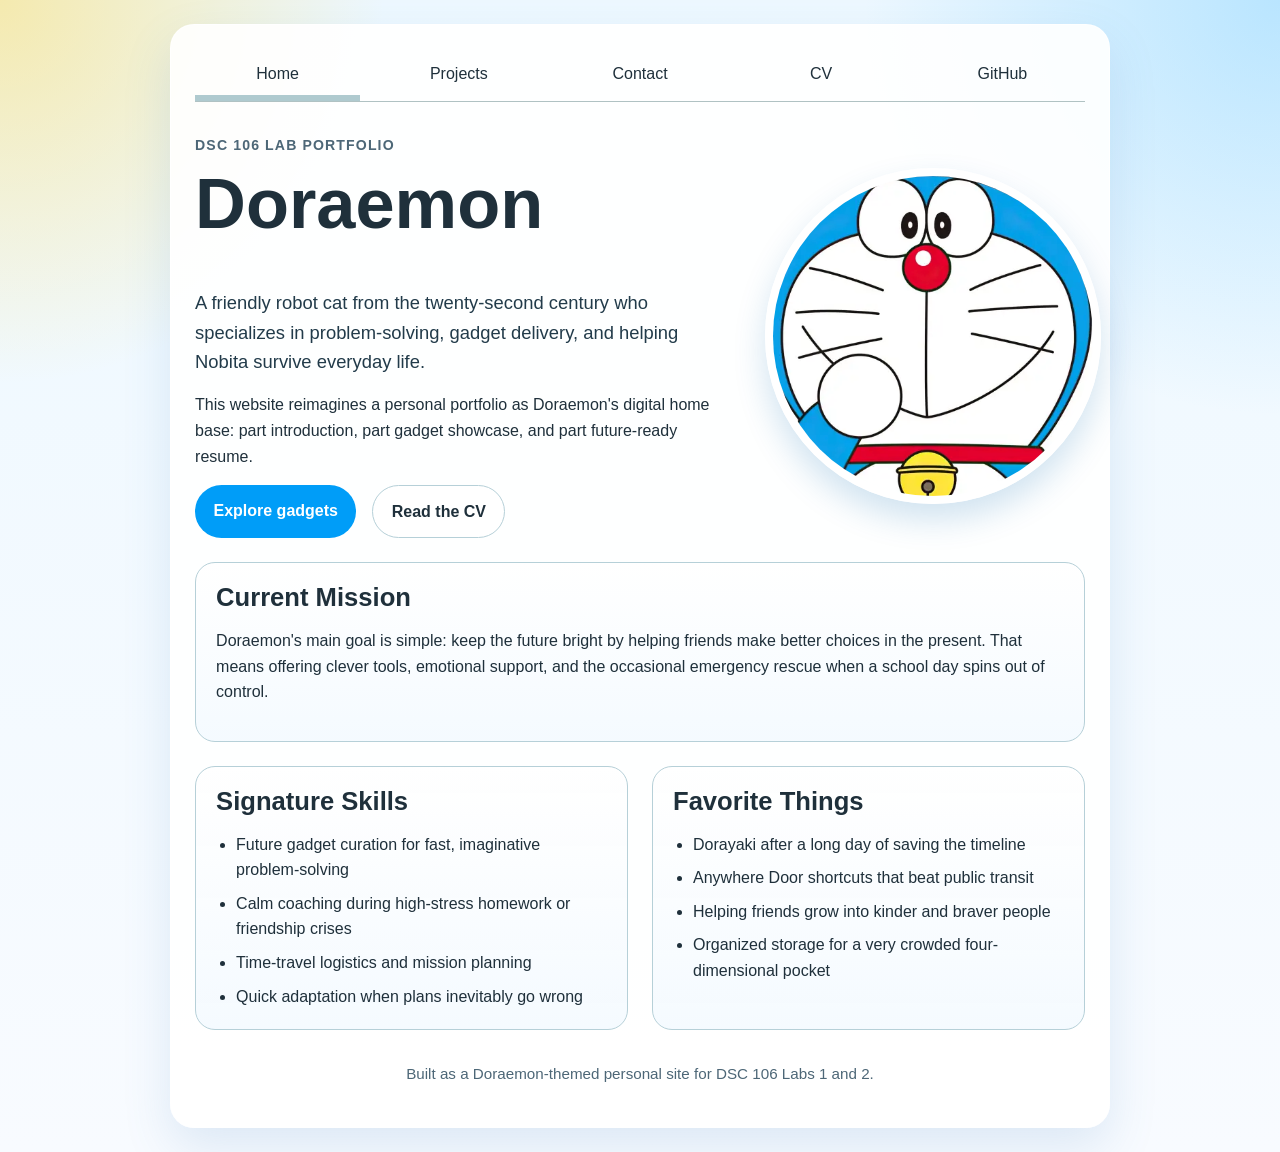
==== index.html @ 8540341f "initial commit" ====
<!DOCTYPE html>
<html lang="en">
  <head>
    <meta charset="UTF-8">
    <meta name="viewport" content="width=device-width, initial-scale=1.0">
    <title>Doraemon: Personal Site and Portfolio</title>
    <link rel="stylesheet" href="style.css">
  </head>
  <body>
    <nav aria-label="Primary">
      <ul>
        <li><a class="current" href="./">Home</a></li>
        <li><a href="projects/">Projects</a></li>
        <li><a href="contact/">Contact</a></li>
        <li><a href="cv/">CV</a></li>
        <li><a href="https://github.com/JingwenGu0829" target="_blank" rel="noreferrer">GitHub</a></li>
      </ul>
    </nav>

    <main>
      <section class="hero">
        <div class="hero-copy">
          <p class="eyebrow">DSC 106 Lab Portfolio</p>
          <h1>Doraemon</h1>
          <p class="lead">
            A friendly robot cat from the twenty-second century who specializes in
            problem-solving, gadget delivery, and helping Nobita survive everyday life.
          </p>
          <p>
            This website reimagines a personal portfolio as Doraemon's digital
            home base: part introduction, part gadget showcase, and part future-ready
            resume.
          </p>
          <div class="hero-actions">
            <a class="button-link" href="projects/">Explore gadgets</a>
            <a class="button-link secondary" href="cv/">Read the CV</a>
          </div>
        </div>

        <img
          class="hero-image"
          src="images/doraemon-head.png"
          alt="Illustration of Doraemon smiling and waving"
        >
      </section>

      <section class="panel">
        <h2>Current Mission</h2>
        <p>
          Doraemon's main goal is simple: keep the future bright by helping friends
          make better choices in the present. That means offering clever tools,
          emotional support, and the occasional emergency rescue when a school day
          spins out of control.
        </p>
      </section>

      <section class="info-grid">
        <section class="panel">
          <h2>Signature Skills</h2>
          <ul class="feature-list">
            <li>Future gadget curation for fast, imaginative problem-solving</li>
            <li>Calm coaching during high-stress homework or friendship crises</li>
            <li>Time-travel logistics and mission planning</li>
            <li>Quick adaptation when plans inevitably go wrong</li>
          </ul>
        </section>

        <section class="panel">
          <h2>Favorite Things</h2>
          <ul class="feature-list">
            <li>Dorayaki after a long day of saving the timeline</li>
            <li>Anywhere Door shortcuts that beat public transit</li>
            <li>Helping friends grow into kinder and braver people</li>
            <li>Organized storage for a very crowded four-dimensional pocket</li>
          </ul>
        </section>
      </section>
    </main>

    <footer>
      <p>Built as a Doraemon-themed personal site for DSC 106 Labs 1 and 2.</p>
    </footer>
  </body>
</html>
---- style.css ----
:root {
  --color-accent: oklch(66% 0.19 239);
  --color-accent-soft: oklch(from var(--color-accent) 95% 0.03 h);
  --color-panel: rgb(255 255 255 / 0.9);
  --color-border: oklch(84% 0.03 220);
  --color-text: oklch(30% 0.03 235);
  --color-muted: oklch(50% 0.04 235);
  --color-shadow: rgb(66 129 190 / 0.15);
}

html {
  accent-color: var(--color-accent);
  background:
    radial-gradient(circle at top left, rgb(255 214 64 / 0.42), transparent 24rem),
    radial-gradient(circle at top right, rgb(89 194 255 / 0.35), transparent 26rem),
    linear-gradient(180deg, rgb(237 248 255), rgb(248 251 255));
}

body {
  margin: 1.5rem auto;
  max-width: 100ch;
  padding: 1.5rem;
  font: 100%/1.6 "Avenir Next", "Trebuchet MS", "Segoe UI", sans-serif;
  color: var(--color-text);
  background: var(--color-panel);
  border: 1px solid rgb(255 255 255 / 0.8);
  border-radius: 1.5rem;
  box-shadow: 0 1.25rem 3rem var(--color-shadow);
}

main {
  display: grid;
  gap: 1.5rem;
}

h1,
h2,
h3,
h4,
h5,
h6 {
  margin-block: 0 0.65em;
  font-family: "Arial Rounded MT Bold", "Trebuchet MS", "Avenir Next", sans-serif;
  line-height: 1.1;
  text-wrap: balance;
}

h1 {
  font-size: clamp(2.8rem, 7vw, 4.4rem);
}

h2 {
  font-size: 1.6rem;
}

h3 {
  font-size: 1.15rem;
}

p {
  margin-block: 0 1rem;
}

a {
  color: inherit;
}

img {
  display: block;
  max-width: 100%;
}

nav {
  margin-bottom: 2rem;
  border-bottom: 1px solid oklch(80% 0.02 200);
}

nav ul,
nav li {
  display: contents;
}

nav a {
  flex: 1;
  text-align: center;
  text-decoration: none;
  padding: 0.75em 0.5em 0.55em;
  border-bottom: 0.4em solid transparent;
  transition:
    background-color 160ms ease,
    border-color 160ms ease,
    color 160ms ease;
}

nav a.current {
  border-bottom-color: oklch(82% 0.03 210);
}

nav a:hover {
  border-bottom-color: var(--color-accent);
  background-color: var(--color-accent-soft);
}

nav,
.hero-actions,
.contact-layout,
.resume-columns {
  display: flex;
  gap: 1rem;
}

.hero {
  display: grid;
  grid-template-columns: minmax(0, 1.5fr) minmax(14rem, 20rem);
  gap: 2rem;
  align-items: center;
}

.hero-copy > :last-child {
  margin-bottom: 0;
}

.hero-image,
.resume-image {
  aspect-ratio: 1;
  object-fit: cover;
  border-radius: 50%;
  border: 0.55rem solid white;
  box-shadow: 0 1rem 2rem rgb(0 102 173 / 0.18);
  background: linear-gradient(180deg, rgb(255 255 255), rgb(219 242 255));
}

.resume-header {
  display: grid;
  grid-template-columns: minmax(0, 1.8fr) 10rem;
  gap: 1.5rem;
  align-items: center;
}

.page-header {
  padding-block: 0.25rem;
}

.eyebrow {
  margin-bottom: 0.5rem;
  font-size: 0.88rem;
  font-weight: 700;
  letter-spacing: 0.08em;
  text-transform: uppercase;
  color: var(--color-muted);
}

.lead {
  font-size: 1.15rem;
  color: oklch(34% 0.04 235);
}

.button-link {
  display: inline-block;
  padding: 0.8rem 1.15rem;
  border-radius: 999px;
  font-weight: 700;
  text-decoration: none;
  background: var(--color-accent);
  color: white;
}

.button-link.secondary {
  background: white;
  color: var(--color-text);
  border: 1px solid var(--color-border);
}

.panel {
  padding: 1.25rem;
  background:
    linear-gradient(180deg, rgb(255 255 255 / 0.94), rgb(244 250 255 / 0.92));
  border: 1px solid var(--color-border);
  border-radius: 1.25rem;
}

.info-grid,
.resume-columns {
  display: grid;
  grid-template-columns: repeat(2, minmax(0, 1fr));
  gap: 1.5rem;
}

.feature-list {
  margin: 0;
  padding-left: 1.25rem;
}

.feature-list li + li {
  margin-top: 0.5rem;
}

input,
textarea,
button {
  font: inherit;
}

form {
  display: grid;
  grid-template-columns: auto 1fr;
  gap: 1rem;
}

label {
  grid-column: 1 / -1;
  display: grid;
  grid-template-columns: 8rem 1fr;
  gap: 1rem;
  align-items: start;
}

label > span {
  padding-top: 0.7rem;
  font-weight: 700;
}

input,
textarea {
  width: 100%;
  box-sizing: border-box;
  padding: 0.7rem 0.8rem;
  border: 1px solid var(--color-border);
  border-radius: 0.85rem;
  background: white;
}

textarea {
  min-height: 10rem;
  resize: vertical;
}

button {
  grid-column: 1 / -1;
  justify-self: start;
  padding: 0.85rem 1.2rem;
  border: 0;
  border-radius: 999px;
  font-weight: 700;
  color: white;
  background: linear-gradient(135deg, var(--color-accent), oklch(60% 0.18 25));
  cursor: pointer;
}

.contact-layout {
  align-items: start;
}

.contact-layout > * {
  flex: 1;
}

.projects {
  display: grid;
  grid-template-columns: repeat(auto-fill, minmax(15em, 1fr));
  gap: 1.25rem;
}

.projects article {
  display: grid;
  grid-template-rows: auto auto 1fr;
  gap: 1rem;
  padding: 1rem;
  background:
    linear-gradient(180deg, rgb(255 255 255 / 0.96), rgb(244 250 255 / 0.9));
  border: 1px solid var(--color-border);
  border-radius: 1.1rem;
  box-shadow: 0 0.45rem 1.2rem rgb(65 120 180 / 0.08);
}

.projects h2 {
  margin: 0;
}

.projects img {
  width: 100%;
  border-radius: 0.9rem;
  aspect-ratio: 4 / 3;
  object-fit: cover;
}

.projects p {
  margin: 0;
}

.resume-item + .resume-item {
  margin-top: 1rem;
}

.resume-item header {
  display: flex;
  justify-content: space-between;
  align-items: start;
  gap: 1rem;
}

.resume-item header p,
.resume-item header h3 {
  margin: 0;
}

footer {
  margin-top: 2rem;
  color: var(--color-muted);
  text-align: center;
  font-size: 0.95rem;
}

@supports (grid-template-columns: subgrid) {
  form {
    grid-template-columns: auto 1fr;
  }

  label {
    grid-template-columns: subgrid;
  }
}

@supports (grid-template-rows: subgrid) {
  .projects article {
    grid-row: span 3;
    grid-template-rows: subgrid;
  }
}

@media (max-width: 720px) {
  body {
    margin: 0;
    padding: 1rem;
    border-radius: 0;
  }

  nav {
    display: grid;
  }

  .hero,
  .resume-header,
  .info-grid,
  .resume-columns,
  .contact-layout {
    grid-template-columns: 1fr;
    flex-direction: column;
  }

  .hero-image,
  .resume-image {
    max-width: 16rem;
    margin-inline: auto;
  }

  label {
    grid-template-columns: 1fr;
  }

  label > span {
    padding-top: 0;
  }

  .resume-item header {
    flex-direction: column;
  }
}
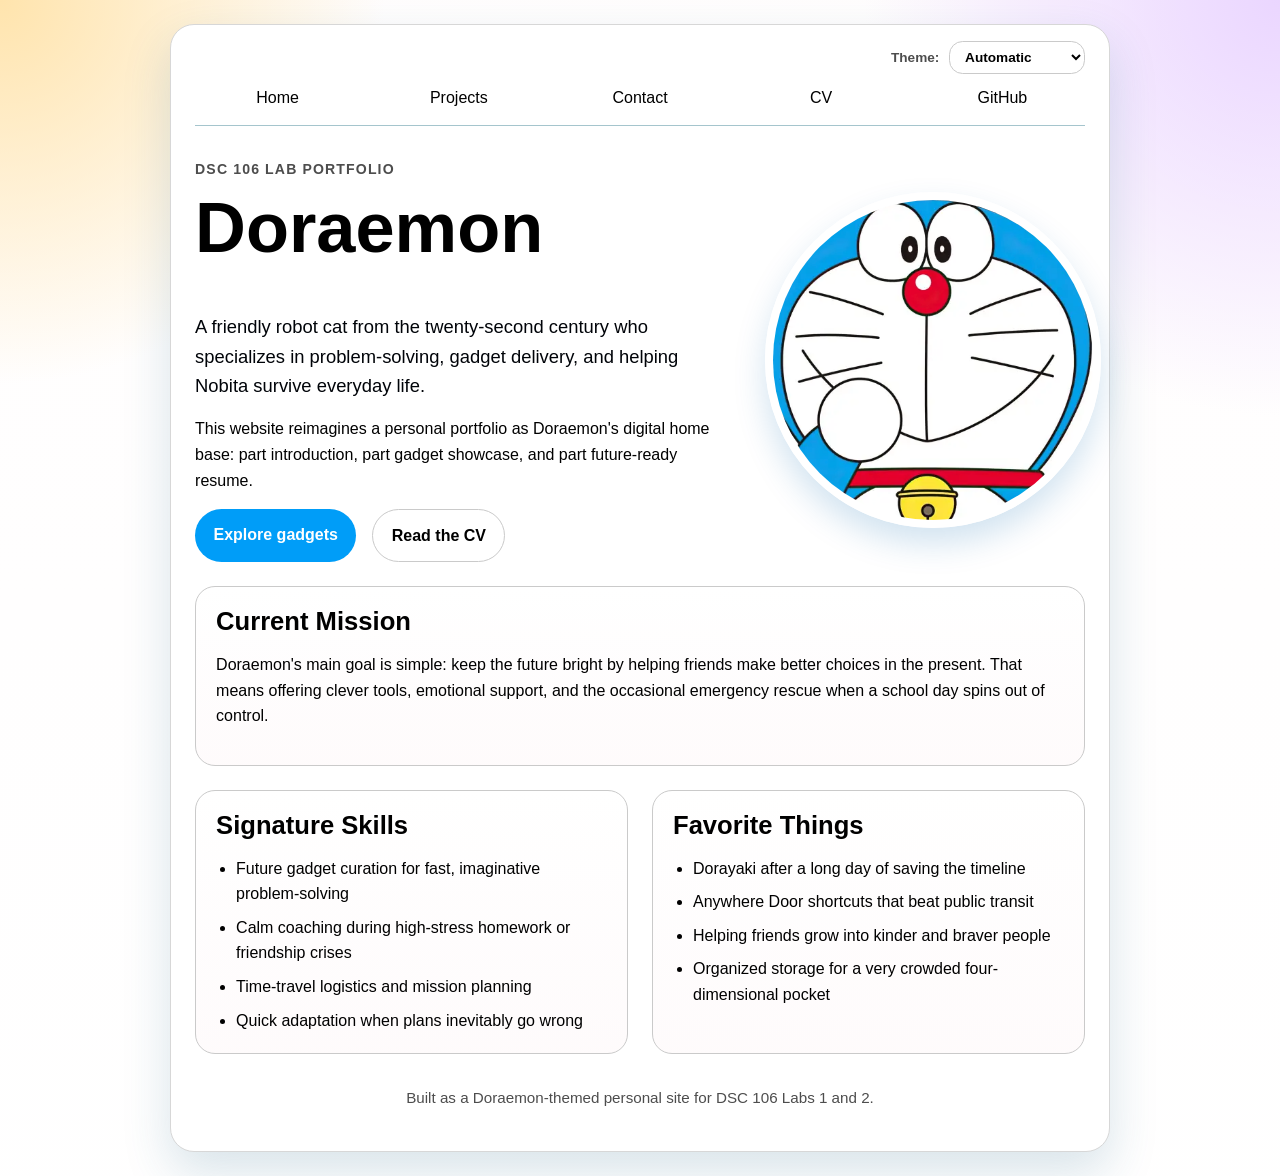
==== commit 4ba20847: "update for lab03" ====
--- a/index.html
+++ b/index.html
@@ -7,16 +7,6 @@
     <link rel="stylesheet" href="style.css">
   </head>
   <body>
-    <nav aria-label="Primary">
-      <ul>
-        <li><a class="current" href="./">Home</a></li>
-        <li><a href="projects/">Projects</a></li>
-        <li><a href="contact/">Contact</a></li>
-        <li><a href="cv/">CV</a></li>
-        <li><a href="https://github.com/JingwenGu0829" target="_blank" rel="noreferrer">GitHub</a></li>
-      </ul>
-    </nav>
-
     <main>
       <section class="hero">
         <div class="hero-copy">
@@ -80,5 +70,7 @@
     <footer>
       <p>Built as a Doraemon-themed personal site for DSC 106 Labs 1 and 2.</p>
     </footer>
+
+    <script src="global.js" type="module"></script>
   </body>
 </html>
--- a/style.css
+++ b/style.css
@@ -1,19 +1,32 @@
 :root {
   --color-accent: oklch(66% 0.19 239);
-  --color-accent-soft: oklch(from var(--color-accent) 95% 0.03 h);
-  --color-panel: rgb(255 255 255 / 0.9);
-  --color-border: oklch(84% 0.03 220);
-  --color-text: oklch(30% 0.03 235);
-  --color-muted: oklch(50% 0.04 235);
-  --color-shadow: rgb(66 129 190 / 0.15);
+  --color-accent-soft: color-mix(in oklch, var(--color-accent), canvas 85%);
+  --color-panel: color-mix(in oklch, canvas 92%, white 8%);
+  --color-border: color-mix(in oklch, canvastext 16%, canvas 84%);
+  --color-text: canvastext;
+  --color-muted: color-mix(in oklch, canvastext 58%, canvas 42%);
+  --color-shadow: color-mix(in srgb, oklch(50% 0.08 230), transparent 82%);
 }
 
 html {
+  color-scheme: light dark;
   accent-color: var(--color-accent);
   background:
-    radial-gradient(circle at top left, rgb(255 214 64 / 0.42), transparent 24rem),
-    radial-gradient(circle at top right, rgb(89 194 255 / 0.35), transparent 26rem),
-    linear-gradient(180deg, rgb(237 248 255), rgb(248 251 255));
+    radial-gradient(
+      circle at top left,
+      color-mix(in oklch, oklch(92% 0.16 97), canvas 42%),
+      transparent 24rem
+    ),
+    radial-gradient(
+      circle at top right,
+      color-mix(in oklch, oklch(82% 0.12 235), canvas 48%),
+      transparent 26rem
+    ),
+    linear-gradient(
+      180deg,
+      color-mix(in oklch, canvas 94%, oklch(94% 0.03 235) 6%),
+      color-mix(in oklch, canvas 98%, oklch(96% 0.03 235) 2%)
+    );
 }
 
 body {
@@ -23,9 +36,10 @@
   font: 100%/1.6 "Avenir Next", "Trebuchet MS", "Segoe UI", sans-serif;
   color: var(--color-text);
   background: var(--color-panel);
-  border: 1px solid rgb(255 255 255 / 0.8);
+  border: 1px solid color-mix(in oklch, var(--color-border), white 24%);
   border-radius: 1.5rem;
   box-shadow: 0 1.25rem 3rem var(--color-shadow);
+  position: relative;
 }
 
 main {
@@ -71,8 +85,10 @@
 }
 
 nav {
+  --border-color: oklch(50% 0.08 220 / 0.4);
+  padding-top: 1.5rem;
   margin-bottom: 2rem;
-  border-bottom: 1px solid oklch(80% 0.02 200);
+  border-bottom: 1px solid var(--border-color);
 }
 
 nav ul,
@@ -93,7 +109,7 @@
 }
 
 nav a.current {
-  border-bottom-color: oklch(82% 0.03 210);
+  border-bottom-color: color-mix(in oklch, var(--color-accent), canvas 45%);
 }
 
 nav a:hover {
@@ -125,9 +141,13 @@
   aspect-ratio: 1;
   object-fit: cover;
   border-radius: 50%;
-  border: 0.55rem solid white;
+  border: 0.55rem solid color-mix(in oklch, canvas 86%, white 14%);
   box-shadow: 0 1rem 2rem rgb(0 102 173 / 0.18);
-  background: linear-gradient(180deg, rgb(255 255 255), rgb(219 242 255));
+  background: linear-gradient(
+    180deg,
+    color-mix(in oklch, canvas 92%, white 8%),
+    color-mix(in oklch, canvas 76%, oklch(88% 0.05 235) 24%)
+  );
 }
 
 .resume-header {
@@ -152,7 +172,7 @@
 
 .lead {
   font-size: 1.15rem;
-  color: oklch(34% 0.04 235);
+  color: color-mix(in oklch, canvastext 86%, var(--color-accent) 14%);
 }
 
 .button-link {
@@ -166,7 +186,7 @@
 }
 
 .button-link.secondary {
-  background: white;
+  background: canvas;
   color: var(--color-text);
   border: 1px solid var(--color-border);
 }
@@ -174,7 +194,11 @@
 .panel {
   padding: 1.25rem;
   background:
-    linear-gradient(180deg, rgb(255 255 255 / 0.94), rgb(244 250 255 / 0.92));
+    linear-gradient(
+      180deg,
+      color-mix(in oklch, canvas 95%, white 5%),
+      color-mix(in oklch, canvas 88%, oklch(92% 0.03 235) 12%)
+    );
   border: 1px solid var(--color-border);
   border-radius: 1.25rem;
 }
@@ -197,6 +221,7 @@
 
 input,
 textarea,
+select,
 button {
   font: inherit;
 }
@@ -207,7 +232,7 @@
   gap: 1rem;
 }
 
-label {
+form label {
   grid-column: 1 / -1;
   display: grid;
   grid-template-columns: 8rem 1fr;
@@ -215,19 +240,21 @@
   align-items: start;
 }
 
-label > span {
+form label > span {
   padding-top: 0.7rem;
   font-weight: 700;
 }
 
 input,
-textarea {
+textarea,
+select {
   width: 100%;
   box-sizing: border-box;
   padding: 0.7rem 0.8rem;
   border: 1px solid var(--color-border);
   border-radius: 0.85rem;
-  background: white;
+  background: canvas;
+  color: canvastext;
 }
 
 textarea {
@@ -267,10 +294,14 @@
   gap: 1rem;
   padding: 1rem;
   background:
-    linear-gradient(180deg, rgb(255 255 255 / 0.96), rgb(244 250 255 / 0.9));
+    linear-gradient(
+      180deg,
+      color-mix(in oklch, canvas 94%, white 6%),
+      color-mix(in oklch, canvas 86%, oklch(92% 0.03 235) 14%)
+    );
   border: 1px solid var(--color-border);
   border-radius: 1.1rem;
-  box-shadow: 0 0.45rem 1.2rem rgb(65 120 180 / 0.08);
+  box-shadow: 0 0.45rem 1.2rem color-mix(in srgb, var(--color-accent), transparent 88%);
 }
 
 .projects h2 {
@@ -304,6 +335,24 @@
   margin: 0;
 }
 
+.color-scheme {
+  position: absolute;
+  top: 1rem;
+  right: 1.5rem;
+  display: flex;
+  align-items: center;
+  gap: 0.6rem;
+  font-size: 0.85rem;
+  font-weight: 700;
+  color: var(--color-muted);
+}
+
+.color-scheme select {
+  width: auto;
+  min-width: 8.5rem;
+  padding: 0.45rem 0.7rem;
+}
+
 footer {
   margin-top: 2rem;
   color: var(--color-muted);
@@ -316,7 +365,7 @@
     grid-template-columns: auto 1fr;
   }
 
-  label {
+  form label {
     grid-template-columns: subgrid;
   }
 }
@@ -354,12 +403,17 @@
     margin-inline: auto;
   }
 
-  label {
+  form label {
     grid-template-columns: 1fr;
   }
 
-  label > span {
+  form label > span {
     padding-top: 0;
+  }
+
+  .color-scheme {
+    top: 0.75rem;
+    right: 1rem;
   }
 
   .resume-item header {
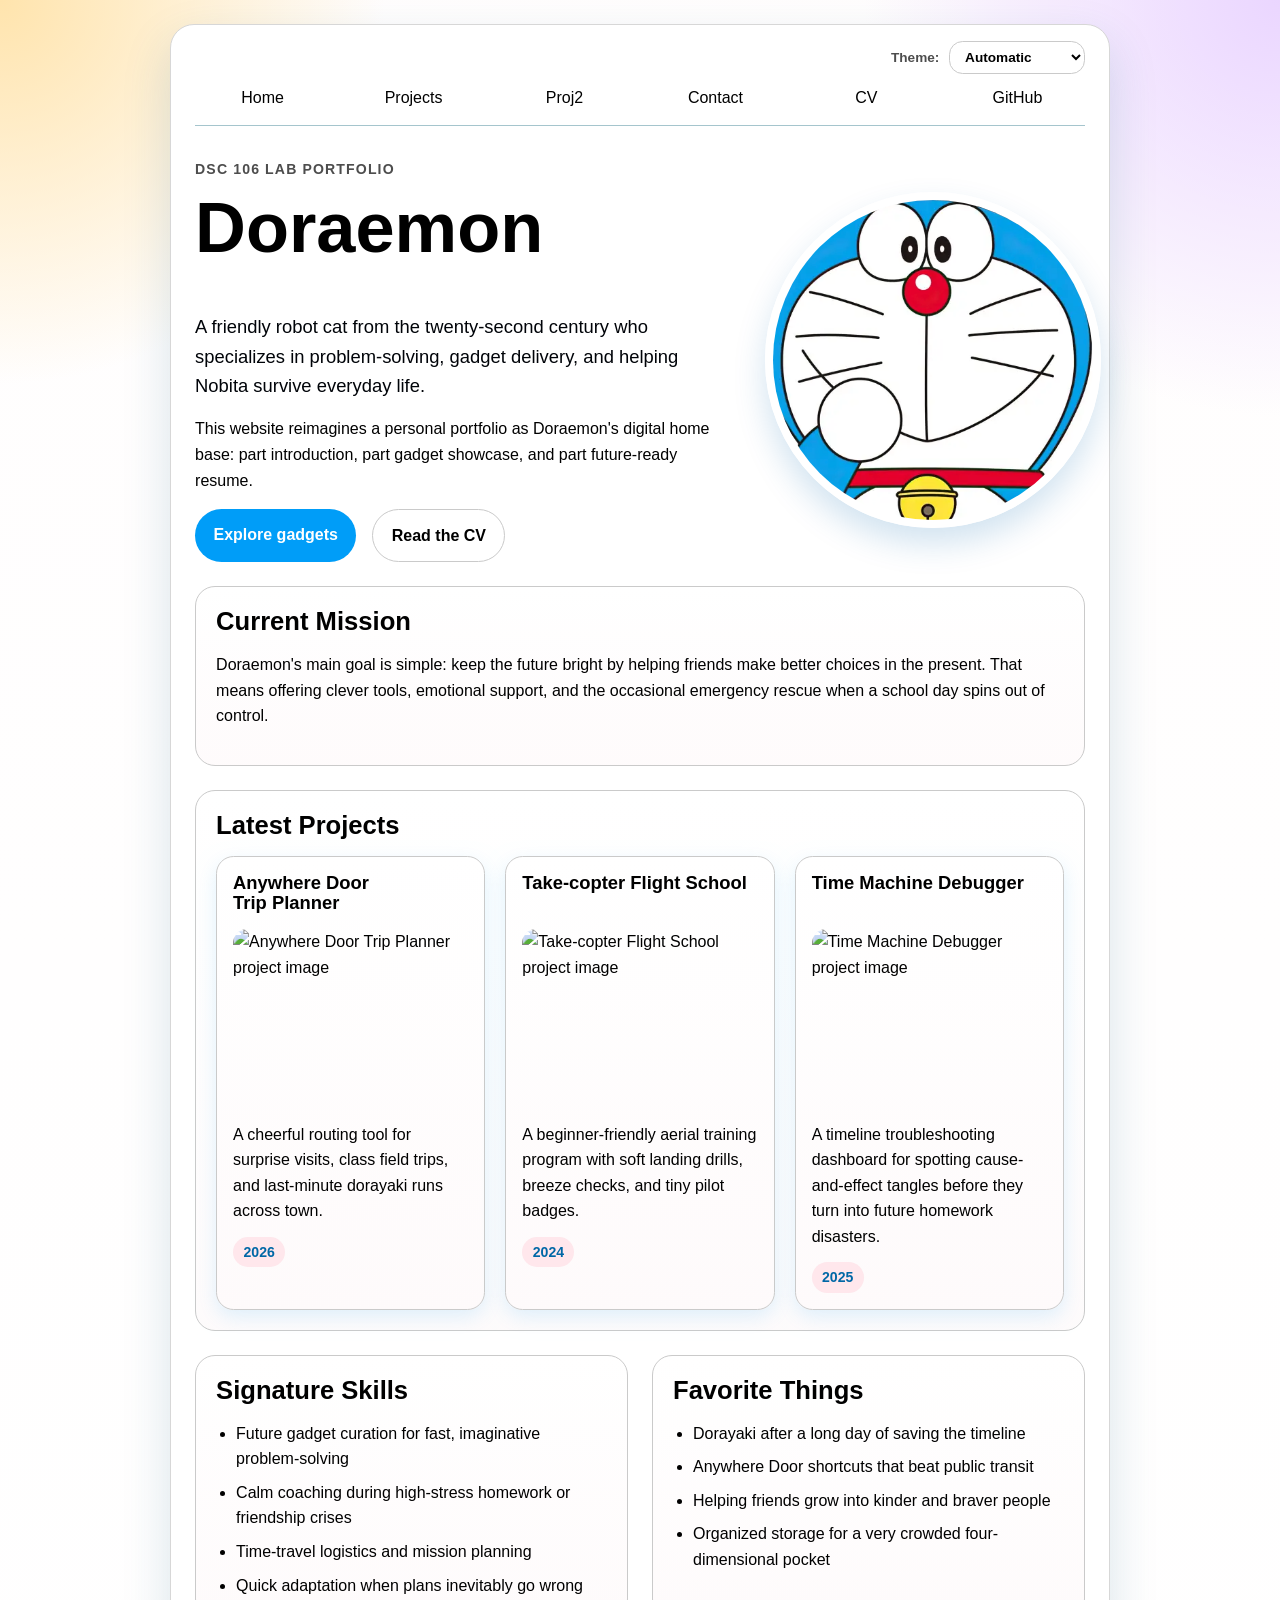
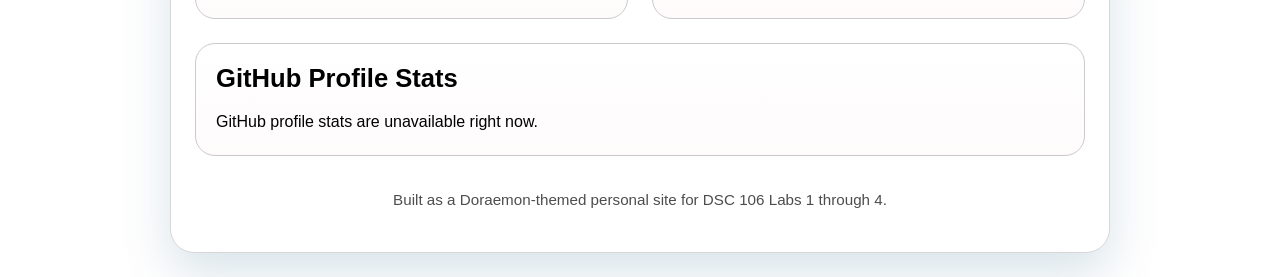
==== commit a02418f1: "lab5" ====
--- a/index.html
+++ b/index.html
@@ -44,6 +44,11 @@
         </p>
       </section>
 
+      <section class="panel">
+        <h2>Latest Projects</h2>
+        <div class="projects" aria-label="Latest Doraemon gadget projects"></div>
+      </section>
+
       <section class="info-grid">
         <section class="panel">
           <h2>Signature Skills</h2>
@@ -65,12 +70,18 @@
           </ul>
         </section>
       </section>
+
+      <section class="panel github-profile">
+        <h2>GitHub Profile Stats</h2>
+        <div id="profile-stats" aria-live="polite"></div>
+      </section>
     </main>
 
     <footer>
-      <p>Built as a Doraemon-themed personal site for DSC 106 Labs 1 and 2.</p>
+      <p>Built as a Doraemon-themed personal site for DSC 106 Labs 1 through 4.</p>
     </footer>
 
     <script src="global.js" type="module"></script>
+    <script src="index.js" type="module"></script>
   </body>
 </html>
--- a/style.css
+++ b/style.css
@@ -288,6 +288,144 @@
   gap: 1.25rem;
 }
 
+.projects-visualization {
+  display: grid;
+  gap: 1rem;
+}
+
+.chart-header {
+  display: flex;
+  align-items: center;
+  justify-content: space-between;
+  gap: 1rem;
+}
+
+.chart-header h2 {
+  margin: 0;
+}
+
+.reset-year-filter {
+  grid-column: auto;
+  justify-self: auto;
+  padding: 0.55rem 0.9rem;
+  border: 1px solid var(--color-border);
+  border-radius: 999px;
+  background: canvas;
+  color: var(--color-text);
+  font-size: 0.9rem;
+  font-weight: 700;
+  cursor: pointer;
+}
+
+.reset-year-filter:disabled {
+  cursor: default;
+  opacity: 0.55;
+}
+
+.reset-year-filter:not(:disabled):hover {
+  border-color: var(--color-accent);
+  background: var(--color-accent-soft);
+}
+
+.chart-container {
+  display: flex;
+  align-items: center;
+  gap: 2rem;
+}
+
+#projects-pie-plot {
+  flex: 0 1 20rem;
+  max-width: 20em;
+  min-width: 13rem;
+  margin-block: 1rem;
+  overflow: visible;
+}
+
+#projects-pie-plot path {
+  cursor: pointer;
+  transition:
+    opacity 220ms ease,
+    fill 220ms ease;
+}
+
+#projects-pie-plot:has(path:hover) path:not(:hover) {
+  opacity: 0.5;
+}
+
+#projects-pie-plot path.selected {
+  fill: oklch(63% 0.22 25);
+}
+
+.plot-empty {
+  fill: var(--color-muted);
+  font-size: 0.25rem;
+  font-weight: 700;
+}
+
+.legend {
+  flex: 1;
+  display: grid;
+  grid-template-columns: repeat(auto-fill, minmax(9rem, 1fr));
+  gap: 0.65rem 0.85rem;
+  margin: 0;
+  padding: 1rem;
+  list-style: none;
+  border: 1px solid var(--color-border);
+  border-radius: 1rem;
+  background: color-mix(in oklch, canvas 92%, white 8%);
+}
+
+.legend-item {
+  display: flex;
+  align-items: center;
+  gap: 0.45rem;
+  min-width: 0;
+  padding: 0.5rem 0.6rem;
+  border: 1px solid transparent;
+  border-radius: 0.8rem;
+  cursor: pointer;
+  transition:
+    background-color 160ms ease,
+    border-color 160ms ease,
+    color 160ms ease;
+}
+
+.legend-item:hover,
+.legend-item:focus-visible {
+  border-color: color-mix(in oklch, var(--color), canvastext 35%);
+  background: color-mix(in oklch, var(--color), canvas 82%);
+}
+
+.legend-item.selected {
+  --color: oklch(63% 0.22 25) !important;
+  border-color: var(--color);
+  background: color-mix(in oklch, var(--color), canvas 82%);
+}
+
+.legend-item .swatch {
+  flex: 0 0 auto;
+  width: 0.9rem;
+  aspect-ratio: 1;
+  border-radius: 0.25rem;
+  background: var(--color);
+}
+
+.legend-item em {
+  margin-left: auto;
+  color: var(--color-muted);
+  font-style: normal;
+}
+
+.searchBar {
+  width: 100%;
+  box-sizing: border-box;
+  padding: 0.85rem 1rem;
+  border: 1px solid var(--color-border);
+  border-radius: 999px;
+  background: canvas;
+  color: canvastext;
+}
+
 .projects article {
   display: grid;
   grid-template-rows: auto auto 1fr;
@@ -304,7 +442,8 @@
   box-shadow: 0 0.45rem 1.2rem color-mix(in srgb, var(--color-accent), transparent 88%);
 }
 
-.projects h2 {
+.projects h2,
+.projects h3 {
   margin: 0;
 }
 
@@ -319,6 +458,49 @@
   margin: 0;
 }
 
+.project-details {
+  display: grid;
+  align-content: start;
+  gap: 0.8rem;
+}
+
+.project-year {
+  width: fit-content;
+  padding: 0.25rem 0.65rem;
+  border-radius: 999px;
+  color: color-mix(in oklch, var(--color-accent), canvastext 26%);
+  background: var(--color-accent-soft);
+  font-size: 0.88rem;
+  font-weight: 700;
+}
+
+.empty-message {
+  color: var(--color-muted);
+}
+
+#profile-stats dl {
+  display: grid;
+  grid-template-columns: repeat(4, minmax(0, 1fr));
+  gap: 0.5rem 1rem;
+  margin: 0;
+  text-align: center;
+}
+
+#profile-stats dt {
+  grid-row: 1;
+  color: var(--color-muted);
+  font-size: 0.88rem;
+  font-weight: 700;
+}
+
+#profile-stats dd {
+  grid-row: 2;
+  margin: 0;
+  font-size: 1.5rem;
+  font-weight: 800;
+  color: color-mix(in oklch, var(--color-accent), canvastext 28%);
+}
+
 .resume-item + .resume-item {
   margin-top: 1rem;
 }
@@ -333,6 +515,107 @@
 .resume-item header p,
 .resume-item header h3 {
   margin: 0;
+}
+
+.report-page {
+  max-width: 115ch;
+}
+
+.report-hero {
+  text-align: center;
+  padding-block: 1rem;
+}
+
+.report-hero h1 {
+  margin-bottom: 0.5rem;
+}
+
+.report-authors {
+  margin-bottom: 0.35rem;
+  font-size: 1rem;
+}
+
+.score {
+  font-weight: 700;
+  color: color-mix(in oklch, var(--color-accent), canvastext 30%);
+}
+
+.source-note {
+  color: var(--color-muted);
+  font-size: 0.95rem;
+}
+
+.report-grid {
+  display: grid;
+  grid-template-columns: repeat(2, minmax(0, 1fr));
+  gap: 1.5rem;
+}
+
+.report-section {
+  display: grid;
+  gap: 1rem;
+  align-content: start;
+}
+
+.report-section > :last-child {
+  margin-bottom: 0;
+}
+
+.report-tag {
+  display: inline-flex;
+  align-items: center;
+  justify-content: center;
+  width: fit-content;
+  padding: 0.4rem 0.8rem;
+  border-radius: 999px;
+  font-size: 0.88rem;
+  font-weight: 700;
+  letter-spacing: 0.03em;
+}
+
+.report-tag.support {
+  color: oklch(38% 0.1 239);
+  background: color-mix(in oklch, var(--color-accent), white 76%);
+}
+
+.report-tag.challenge {
+  color: oklch(33% 0.08 245);
+  background: color-mix(in oklch, oklch(58% 0.12 245), white 80%);
+}
+
+.report-figure {
+  margin: 0;
+  padding: 1rem;
+  background:
+    linear-gradient(
+      180deg,
+      color-mix(in oklch, canvas 97%, white 3%),
+      color-mix(in oklch, canvas 91%, oklch(92% 0.03 235) 9%)
+    );
+  border: 1px solid var(--color-border);
+  border-radius: 1rem;
+  box-shadow: 0 0.65rem 1.5rem color-mix(in srgb, var(--color-accent), transparent 90%);
+}
+
+.report-figure img {
+  width: 100%;
+  border-radius: 0.8rem;
+  border: 1px solid color-mix(in oklch, var(--color-border), white 20%);
+}
+
+.report-figure figcaption {
+  margin-top: 0.85rem;
+  color: var(--color-muted);
+  font-size: 0.95rem;
+}
+
+.report-notes {
+  margin: 0;
+  padding-left: 1.25rem;
+}
+
+.report-notes li + li {
+  margin-top: 0.85rem;
 }
 
 .color-scheme {
@@ -392,7 +675,9 @@
   .resume-header,
   .info-grid,
   .resume-columns,
-  .contact-layout {
+  .contact-layout,
+  .chart-container,
+  .report-grid {
     grid-template-columns: 1fr;
     flex-direction: column;
   }
@@ -416,6 +701,35 @@
     right: 1rem;
   }
 
+  #projects-pie-plot {
+    width: min(100%, 18rem);
+    min-width: 0;
+  }
+
+  .legend {
+    width: 100%;
+    box-sizing: border-box;
+  }
+
+  .chart-header {
+    align-items: start;
+    flex-direction: column;
+  }
+
+  #profile-stats dl {
+    grid-template-columns: repeat(2, minmax(0, 1fr));
+    text-align: left;
+  }
+
+  #profile-stats dt,
+  #profile-stats dd {
+    grid-row: auto;
+  }
+
+  #profile-stats dd {
+    margin-bottom: 0.75rem;
+  }
+
   .resume-item header {
     flex-direction: column;
   }
